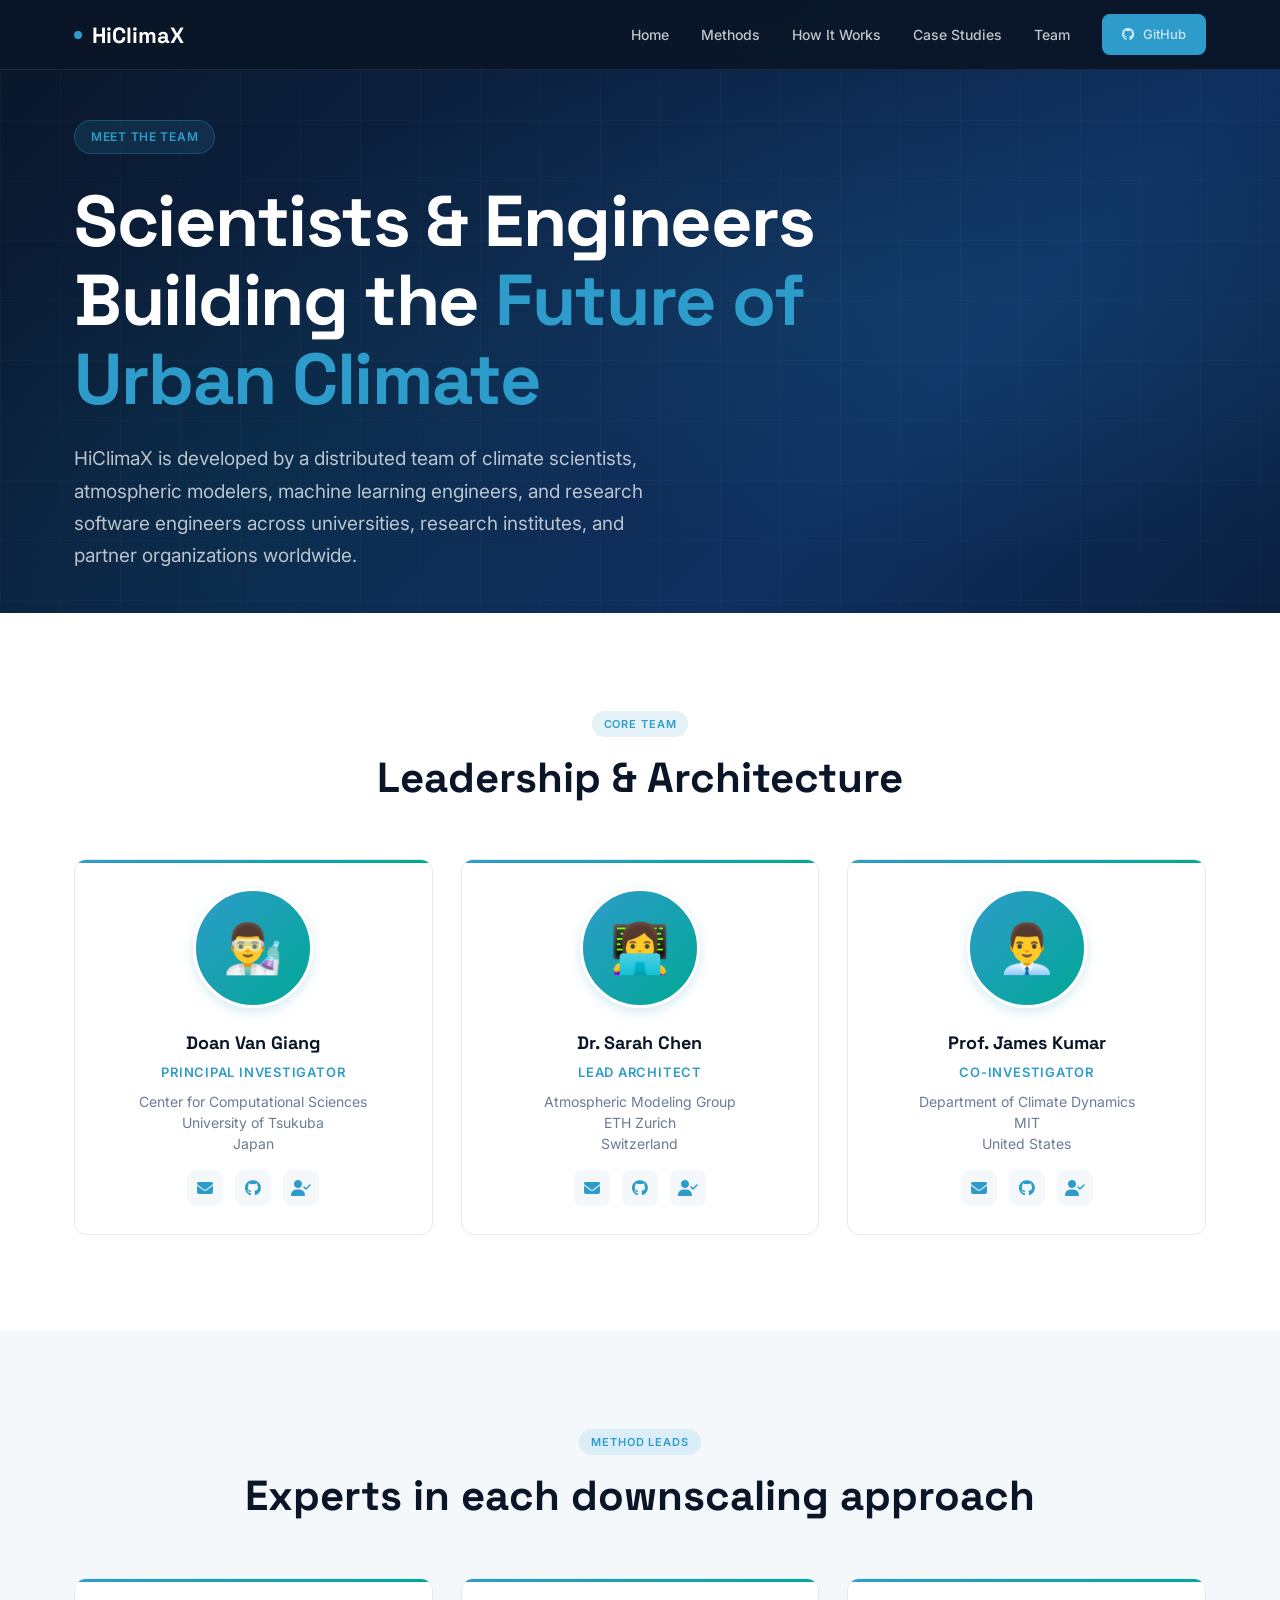
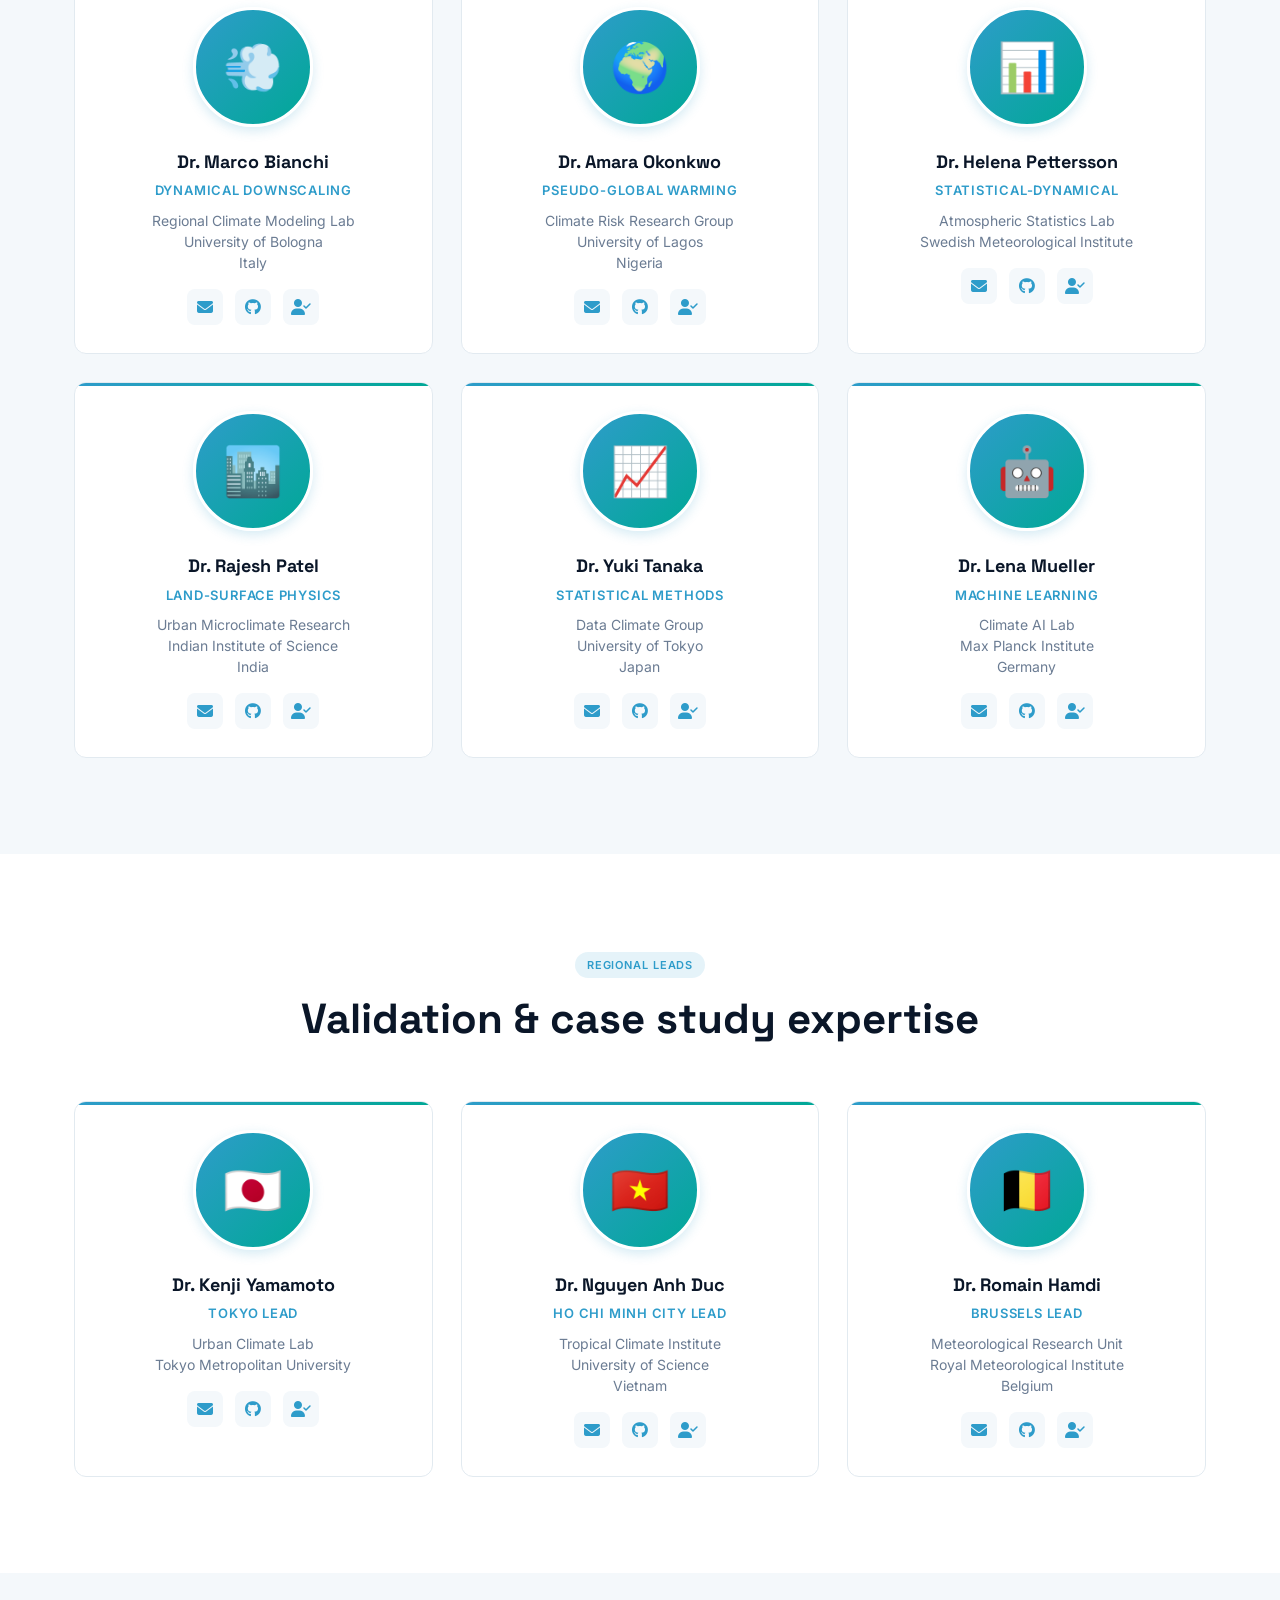
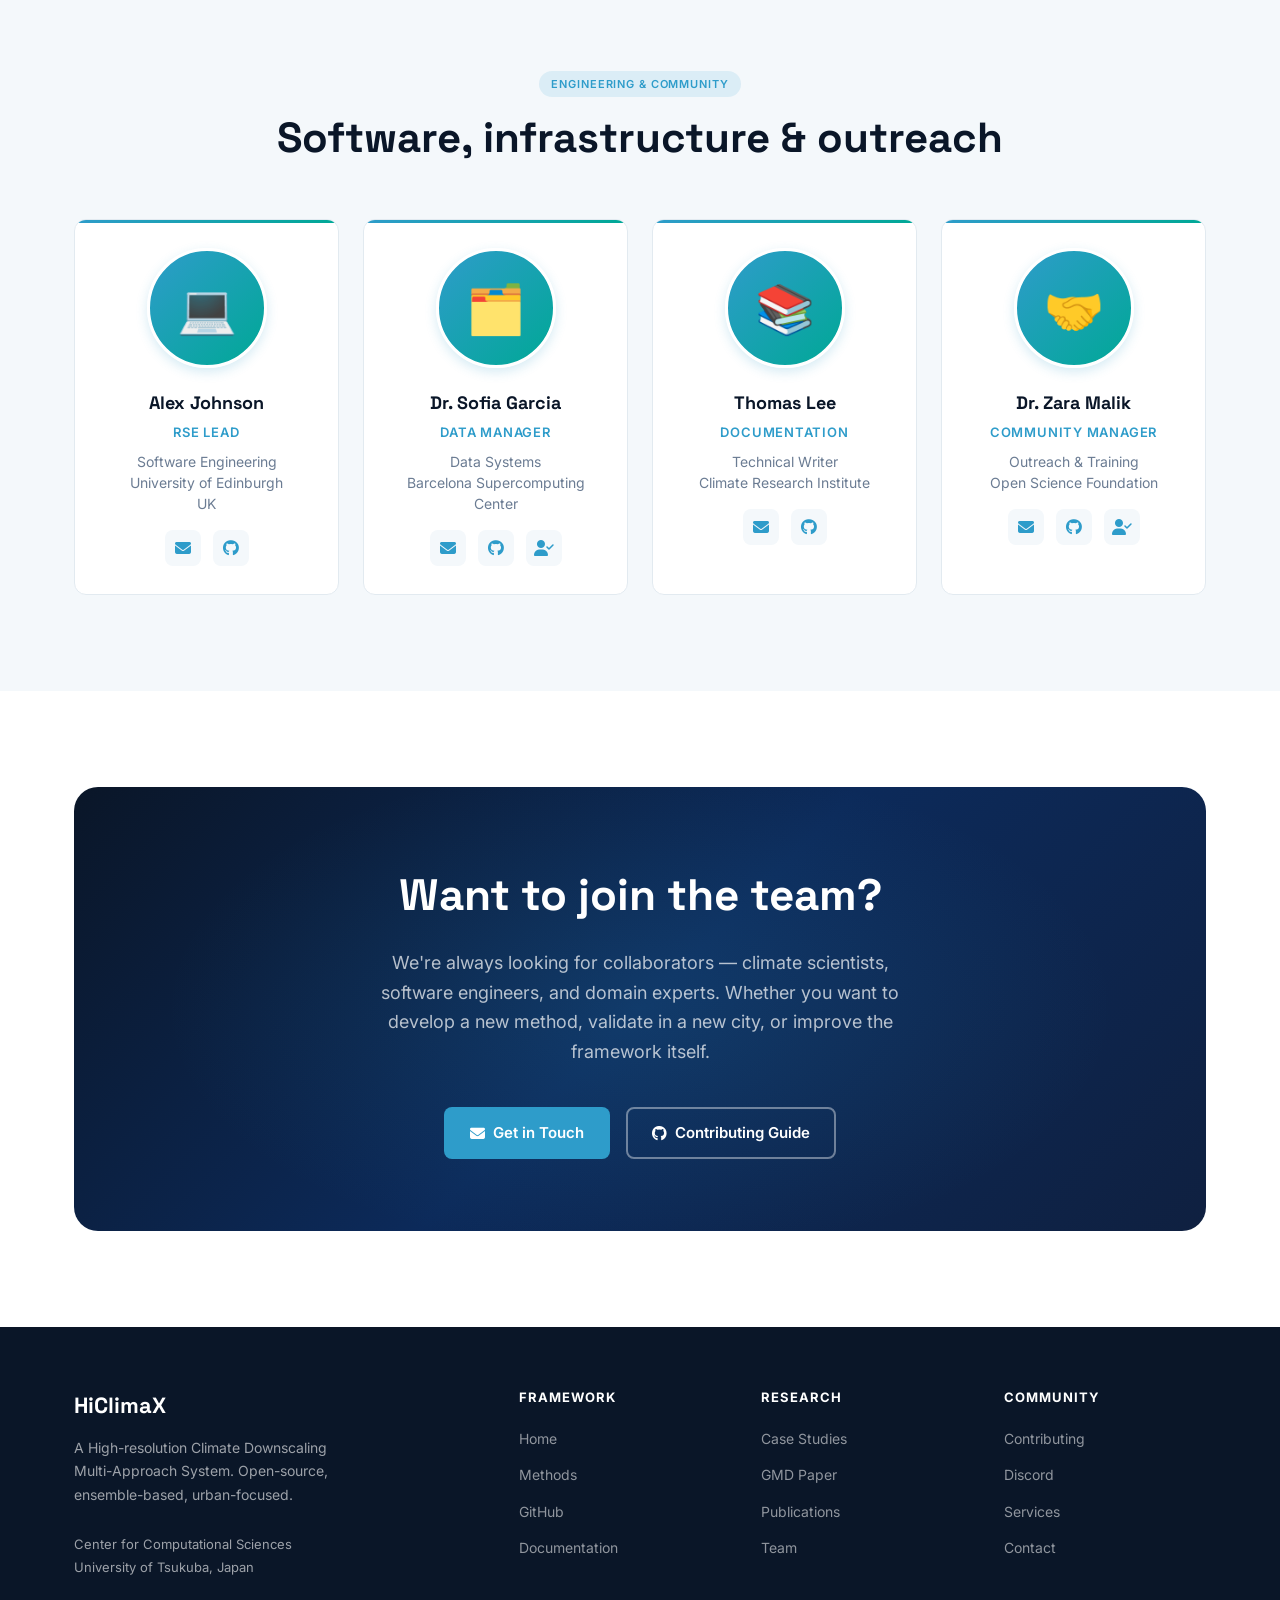
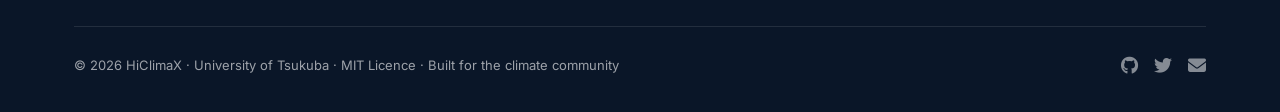
==== team.html @ 04ace2a1 "1603" ====
<!DOCTYPE html>
<html lang="en">
<head>
  <meta charset="UTF-8" />
  <meta name="viewport" content="width=device-width, initial-scale=1.0" />
  <title>Team — HiClimaX</title>
  <meta name="description" content="Meet the scientists and engineers building HiClimaX." />
  <link rel="preconnect" href="https://fonts.googleapis.com" />
  <link href="https://fonts.googleapis.com/css2?family=Inter:wght@300;400;500;600;700;800&family=Space+Grotesk:wght@400;600;700&family=JetBrains+Mono:wght@400;500&display=swap" rel="stylesheet" />
  <link rel="stylesheet" href="https://cdnjs.cloudflare.com/ajax/libs/font-awesome/6.5.0/css/all.min.css" />
  <link rel="stylesheet" href="styles.css" />
  <style>
    /* ─── TEAM CARD ────────────────────────────────────────────── */
    .team-card {
      background: var(--white); border: 1px solid var(--border); border-radius: var(--radius);
      padding: 28px; text-align: center; transition: all .3s ease; position: relative; overflow: hidden;
    }
    .team-card::before {
      content: ''; position: absolute; top: 0; left: 0; right: 0; width: 100%; height: 3px;
      background: linear-gradient(90deg, var(--sky), var(--teal));
    }
    .team-card:hover {
      transform: translateY(-6px);
      box-shadow: var(--shadow-lg);
      border-color: var(--sky);
    }
    .team-avatar {
      width: 120px; height: 120px; border-radius: 50%;
      background: linear-gradient(135deg, var(--sky), var(--teal));
      margin: 0 auto 20px;
      display: flex; align-items: center; justify-content: center;
      font-size: 48px; color: var(--white);
      overflow: hidden;
      border: 3px solid var(--white);
      box-shadow: 0 4px 12px rgba(46,156,202,.2);
    }
    .team-name {
      font-family: 'Space Grotesk', sans-serif; font-size: 18px; font-weight: 700;
      color: var(--navy); margin-bottom: 4px;
    }
    .team-role {
      font-size: 13px; font-weight: 600; color: var(--sky); text-transform: uppercase;
      letter-spacing: .06em; margin-bottom: 8px;
    }
    .team-affiliation {
      font-size: 14px; color: var(--muted); margin-bottom: 16px; line-height: 1.5;
    }
    .team-links {
      display: flex; gap: 12px; justify-content: center;
    }
    .team-links a {
      width: 36px; height: 36px; border-radius: 8px; background: var(--light);
      display: flex; align-items: center; justify-content: center;
      color: var(--sky); transition: all .2s ease;
    }
    .team-links a:hover {
      background: var(--sky); color: var(--white);
    }
  </style>
</head>
<body>

<!-- ── NAVBAR ────────────────────────────────────────────────────────── -->
<nav>
  <div class="inner">
    <div class="nav-logo">
      <span class="dot"></span>
      HiClimaX
    </div>
    <div class="nav-links">
      <a href="index.html">Home</a>
      <a href="index.html#methods">Methods</a>
      <a href="index.html#workflow">How It Works</a>
      <a href="index.html#cities">Case Studies</a>
      <a href="team.html">Team</a>
      <a href="https://github.com/HiClimaX" class="btn btn-primary"><i class="fa-brands fa-github"></i> GitHub</a>
    </div>
  </div>
</nav>

<!-- ── HERO ──────────────────────────────────────────────────────────── -->
<section class="hero" style="min-height: 50vh; padding-top: 120px;">
  <div class="hero-grid"></div>
  <div class="container" style="width:100%">
    <div class="hero-content" style="max-width: 800px;">
      <div class="hero-eyebrow fade-up">
        <span>Meet the team</span>
      </div>
      <h1 class="fade-up-2">
        Scientists & Engineers<br>Building the <span class="accent">Future of Urban Climate</span>
      </h1>
      <p class="fade-up-3">
        HiClimaX is developed by a distributed team of climate scientists, atmospheric modelers, machine learning engineers, and research software engineers across universities, research institutes, and partner organizations worldwide.
      </p>
    </div>
  </div>
</section>

<!-- ── CORE TEAM ──────────────────────────────────────────────────────── -->
<section class="section">
  <div class="container">
    <div style="text-align:center;margin-bottom:56px;">
      <span class="tag">Core Team</span>
      <h2 class="section-title" style="text-align:center;margin:0 auto;">Leadership & Architecture</h2>
    </div>
    <div class="grid-3" id="core-team-grid">
      <!-- Populated by JavaScript from team-data.csv -->
    </div>
  </div>
</section>

<!-- ── METHOD LEADS ──────────────────────────────────────────────────── -->
<section class="section section--alt">
  <div class="container">
    <div style="text-align:center;margin-bottom:56px;">
      <span class="tag">Method Leads</span>
      <h2 class="section-title" style="text-align:center;margin:0 auto;">Experts in each downscaling approach</h2>
    </div>
    <div class="grid-3" id="method-team-grid">
      <!-- Populated by JavaScript from team-data.csv -->
    </div>
  </div>
</section>

<!-- ── CASE STUDY LEADS ──────────────────────────────────────────────── -->
<section class="section">
  <div class="container">
    <div style="text-align:center;margin-bottom:56px;">
      <span class="tag">Regional Leads</span>
      <h2 class="section-title" style="text-align:center;margin:0 auto;">Validation & case study expertise</h2>
    </div>
    <div class="grid-3" id="regional-team-grid">
      <!-- Populated by JavaScript from team-data.csv -->
    </div>
  </div>
</section>

<!-- ── ENGINEERING & SUPPORT ─────────────────────────────────────────── -->
<section class="section section--alt">
  <div class="container">
    <div style="text-align:center;margin-bottom:56px;">
      <span class="tag">Engineering & Community</span>
      <h2 class="section-title" style="text-align:center;margin:0 auto;">Software, infrastructure & outreach</h2>
    </div>
    <div class="grid-4" id="engineering-team-grid">
      <!-- Populated by JavaScript from team-data.csv -->
    </div>
  </div>
</section>

<!-- ── CONTRIBUTING ──────────────────────────────────────────────────── -->
<section class="section">
  <div class="container">
    <div class="cta-banner">
      <h2>Want to join the team?</h2>
      <p>We're always looking for collaborators — climate scientists, software engineers, and domain experts. Whether you want to develop a new method, validate in a new city, or improve the framework itself.</p>
      <div class="btns">
        <a href="mailto:doan.van.gb@u.tsukuba.ac.jp" class="btn btn-primary"><i class="fa-solid fa-envelope"></i> Get in Touch</a>
        <a href="https://github.com/HiClimaX/HiClimaX/blob/main/CONTRIBUTING.md" class="btn btn-outline"><i class="fa-brands fa-github"></i> Contributing Guide</a>
      </div>
    </div>
  </div>
</section>

<!-- ── FOOTER ─────────────────────────────────────────────────────────── -->
<footer>
  <div class="container">
    <div class="footer-grid">
      <div class="footer-brand">
        <h3>HiClimaX</h3>
        <p>A High-resolution Climate Downscaling Multi-Approach System. Open-source, ensemble-based, urban-focused.</p>
        <br>
        <p style="font-size:13px;">Center for Computational Sciences<br>University of Tsukuba, Japan</p>
      </div>
      <div class="footer-col">
        <h4>Framework</h4>
        <ul>
          <li><a href="index.html">Home</a></li>
          <li><a href="index.html#methods">Methods</a></li>
          <li><a href="https://github.com/HiClimaX">GitHub</a></li>
          <li><a href="#">Documentation</a></li>
        </ul>
      </div>
      <div class="footer-col">
        <h4>Research</h4>
        <ul>
          <li><a href="index.html#cities">Case Studies</a></li>
          <li><a href="#">GMD Paper</a></li>
          <li><a href="#">Publications</a></li>
          <li><a href="team.html">Team</a></li>
        </ul>
      </div>
      <div class="footer-col">
        <h4>Community</h4>
        <ul>
          <li><a href="#">Contributing</a></li>
          <li><a href="#">Discord</a></li>
          <li><a href="index.html#ecosystem">Services</a></li>
          <li><a href="mailto:doan.van.gb@u.tsukuba.ac.jp">Contact</a></li>
        </ul>
      </div>
    </div>
    <div class="footer-bottom">
      <p>© 2026 HiClimaX · University of Tsukuba · MIT Licence · Built for the climate community</p>
      <div class="social-links">
        <a href="https://github.com/HiClimaX"><i class="fa-brands fa-github"></i></a>
        <a href="#"><i class="fa-brands fa-twitter"></i></a>
        <a href="mailto:doan.van.gb@u.tsukuba.ac.jp"><i class="fa-solid fa-envelope"></i></a>
      </div>
    </div>
  </div>
</footer>

<script>
  // Parse CSV properly (handles quoted values)
  function parseCSV(text) {
    const lines = text.split('\n').filter(line => line.trim());
    if (lines.length < 2) return [];
    
    const headers = lines[0].split(',').map(h => h.trim());
    const data = [];
    
    for (let i = 1; i < lines.length; i++) {
      const values = lines[i].split(',').map(v => v.trim());
      const row = {};
      headers.forEach((header, idx) => {
        row[header] = values[idx] || '';
      });
      data.push(row);
    }
    return data;
  }

  // Fetch and parse team data from CSV
  async function loadTeamData() {
    try {
      console.log('🔄 Loading team data...');
      
      // Try to load CSV
      let csvData = null;
      try {
        const response = await fetch('data/team/members.csv');
        if (response.ok) {
          const text = await response.text();
          csvData = parseCSV(text);
          console.log('✅ CSV loaded:', csvData.length, 'members');
        } else {
          console.warn('⚠️ CSV fetch failed:', response.status);
        }
      } catch (fetchError) {
        console.warn('⚠️ Fetch error (might be file:// protocol):', fetchError.message);
      }
      
      // If no CSV data, show fallback message
      if (!csvData || csvData.length === 0) {
        console.warn('⚠️ No CSV data found, showing demo mode');
        csvData = getDemoTeamData();
      }
      
      // Organize by category
      const teams = {
        core: csvData.filter(m => m.category === 'core'),
        method: csvData.filter(m => m.category === 'method'),
        regional: csvData.filter(m => m.category === 'regional'),
        engineering: csvData.filter(m => m.category === 'engineering')
      };
      
      console.log('📊 Teams:', {
        core: teams.core.length,
        method: teams.method.length,
        regional: teams.regional.length,
        engineering: teams.engineering.length
      });
      
      // Render all teams
      if (teams.core.length > 0) renderTeam(teams.core, '#core-team-grid');
      if (teams.method.length > 0) renderTeam(teams.method, '#method-team-grid');
      if (teams.regional.length > 0) renderTeam(teams.regional, '#regional-team-grid');
      if (teams.engineering.length > 0) renderTeam(teams.engineering, '#engineering-team-grid');
      
      // Animate on scroll
      animateOnScroll();
      console.log('✅ Team page rendered successfully!');
    } catch (error) {
      console.error('❌ Fatal error:', error);
    }
  }
  
  // Demo data for testing
  function getDemoTeamData() {
    return [
      {
        name: 'Doan Van Giang',
        role: 'Principal Investigator',
        affiliation: 'Center for Computational Sciences · University of Tsukuba · Japan',
        category: 'core',
        emoji: '👨‍🔬',
        photo: '',
        github: 'https://github.com',
        email: 'doan.van.gb@u.tsukuba.ac.jp',
        orcid: 'https://orcid.org'
      },
      {
        name: 'Dr. Sarah Chen',
        role: 'Lead Architect',
        affiliation: 'Atmospheric Modeling Group · ETH Zurich · Switzerland',
        category: 'core',
        emoji: '👩‍💻',
        photo: '',
        github: 'https://github.com',
        email: 'sarah.chen@ethz.ch',
        orcid: 'https://orcid.org'
      },
      {
        name: 'Prof. James Kumar',
        role: 'Co-Investigator',
        affiliation: 'Department of Climate Dynamics · MIT · United States',
        category: 'core',
        emoji: '👨‍💼',
        photo: '',
        github: 'https://github.com',
        email: 'jkumar@mit.edu',
        orcid: 'https://orcid.org'
      },
      {
        name: 'Dr. Marco Bianchi',
        role: 'Dynamical Downscaling',
        affiliation: 'Regional Climate Modeling Lab · University of Bologna · Italy',
        category: 'method',
        emoji: '💨',
        photo: '',
        github: 'https://github.com',
        email: 'm.bianchi@unibo.it',
        orcid: 'https://orcid.org'
      },
      {
        name: 'Dr. Amara Okonkwo',
        role: 'Pseudo-Global Warming',
        affiliation: 'Climate Risk Research Group · University of Lagos · Nigeria',
        category: 'method',
        emoji: '🌍',
        photo: '',
        github: 'https://github.com',
        email: 'aokonkwo@unilag.edu.ng',
        orcid: 'https://orcid.org'
      },
      {
        name: 'Dr. Helena Pettersson',
        role: 'Statistical-Dynamical',
        affiliation: 'Atmospheric Statistics Lab · Swedish Meteorological Institute',
        category: 'method',
        emoji: '📊',
        photo: '',
        github: 'https://github.com',
        email: 'helena.pettersson@smhi.se',
        orcid: 'https://orcid.org'
      }
    ];
  }
  
  function renderTeam(members, selector) {
    const grid = document.querySelector(selector);
    if (!grid) {
      console.warn(`Grid not found: ${selector}`);
      return;
    }
    
    console.log(`Rendering ${members.length} members to ${selector}`);
    
    members.forEach((member, index) => {
      // Determine fade-up animation class
      const fadeUpClass = `fade-up${index > 0 ? `-${Math.min(index + 1, 4)}` : ''}`;
      
      // Format affiliation (replace · with line breaks)
      const affiliation = (member.affiliation || '').split(' · ').join('<br>');
      
      // Build avatar: emoji or placeholder
      let avatarHTML = member.emoji || '👤';
      
      // If photo exists, try to load it (with fallback to emoji)
      if (member.photo && member.photo.trim() !== '') {
        avatarHTML = `<img src="${member.photo}" alt="${member.name}" style="width:100%; height:100%; object-fit:cover;" onerror="this.parentElement.innerHTML='${member.emoji || '👤'}'" />`;
      }
      
      // Build social links (show what exists)
      let socialLinksHTML = '';
      
      if (member.email && member.email.trim() !== '') {
        socialLinksHTML += `<a href="mailto:${member.email}" title="Email" style="cursor:pointer;"><i class="fa-solid fa-envelope"></i></a>`;
      }
      
      if (member.github && member.github.trim() !== '') {
        socialLinksHTML += `<a href="${member.github}" title="GitHub" target="_blank" style="cursor:pointer;"><i class="fa-brands fa-github"></i></a>`;
      }
      
      if (member.orcid && member.orcid.trim() !== '') {
        socialLinksHTML += `<a href="${member.orcid}" title="ORCID" target="_blank" style="cursor:pointer;"><i class="fa-solid fa-user-check"></i></a>`;
      }
      
      // Create card
      const card = document.createElement('div');
      card.className = `team-card ${fadeUpClass}`;
      card.style.opacity = '0';
      card.style.transform = 'translateY(20px)';
      card.style.transition = 'opacity 0.5s ease, transform 0.5s ease, box-shadow 0.3s ease, border-color 0.25s ease';
      
      card.innerHTML = `
        <div class="team-avatar">${avatarHTML}</div>
        <div class="team-name">${member.name || 'Unknown'}</div>
        <div class="team-role">${member.role || ''}</div>
        <div class="team-affiliation">${affiliation || ''}</div>
        <div class="team-links">${socialLinksHTML}</div>
      `;
      
      grid.appendChild(card);
      console.log(`✅ Added: ${member.name} (${member.role})`);
    });
  }
  
  function animateOnScroll() {
    const observer = new IntersectionObserver(entries => {
      entries.forEach(e => {
        if (e.isIntersecting) {
          e.target.style.opacity = '1';
          e.target.style.transform = 'translateY(0)';
        }
      });
    }, { threshold: 0.1 });

    document.querySelectorAll('.team-card').forEach(el => {
      observer.observe(el);
    });
  }

  // Smooth nav scroll
  const nav = document.querySelector('nav');
  if (nav) {
    window.addEventListener('scroll', () => {
      nav.style.background = window.scrollY > 60
        ? 'rgba(10,22,40,0.97)' : 'rgba(10,22,40,0.92)';
    });
  }

  // Load team data when DOM is ready
  if (document.readyState === 'loading') {
    document.addEventListener('DOMContentLoaded', loadTeamData);
  } else {
    loadTeamData();
  }
</script>
</body>
</html>
---- styles.css ----
/* ─── RESET & BASE ──────────────────────────────────────────── */
*, *::before, *::after { box-sizing: border-box; margin: 0; padding: 0; }
:root {
  --navy:    #0A1628;
  --navy2:   #0F2040;
  --blue:    #1A5E9A;
  --sky:     #2E9CCA;
  --teal:    #00A896;
  --gold:    #E8A020;
  --orange:  #E06030;
  --purple:  #7B5EA7;
  --light:   #F4F8FB;
  --border:  #E2EAF0;
  --text:    #1A2535;
  --muted:   #6B7C93;
  --white:   #FFFFFF;
  --radius:  12px;
  --shadow:  0 4px 24px rgba(10,22,40,0.10);
  --shadow-lg: 0 12px 48px rgba(10,22,40,0.16);
}
html { scroll-behavior: smooth; }
body { font-family: 'Inter', sans-serif; color: var(--text); background: var(--white); line-height: 1.65; }
a { color: inherit; text-decoration: none; }
img { max-width: 100%; display: block; }

/* ─── UTILITY ───────────────────────────────────────────────── */
.container { max-width: 1180px; margin: 0 auto; padding: 0 24px; }
.section    { padding: 96px 0; }
.section--alt { background: var(--light); }
.tag {
  display: inline-block; font-size: 11px; font-weight: 600; letter-spacing: .08em;
  text-transform: uppercase; padding: 4px 12px; border-radius: 20px;
  background: rgba(46,156,202,.12); color: var(--sky); margin-bottom: 16px;
}
.section-title {
  font-family: 'Space Grotesk', sans-serif; font-size: clamp(28px, 4vw, 42px);
  font-weight: 700; line-height: 1.2; color: var(--navy); margin-bottom: 16px;
}
.section-sub { font-size: 17px; color: var(--muted); max-width: 640px; line-height: 1.7; }
.grid-2 { display: grid; grid-template-columns: 1fr 1fr; gap: 32px; }
.grid-3 { display: grid; grid-template-columns: repeat(3, 1fr); gap: 28px; }
.grid-4 { display: grid; grid-template-columns: repeat(4, 1fr); gap: 24px; }
@media (max-width: 900px) { .grid-3, .grid-4 { grid-template-columns: repeat(2,1fr); } }
@media (max-width: 600px) { .grid-2, .grid-3, .grid-4 { grid-template-columns: 1fr; } .section { padding: 60px 0; } }

/* ─── BUTTONS ───────────────────────────────────────────────── */
.btn {
  display: inline-flex; align-items: center; gap: 8px;
  padding: 12px 24px; border-radius: 8px; font-weight: 600; font-size: 15px;
  cursor: pointer; transition: all .2s ease; border: 2px solid transparent;
}
.btn-primary { background: var(--sky); color: var(--white); }
.btn-primary:hover { background: var(--blue); transform: translateY(-1px); box-shadow: 0 6px 20px rgba(46,156,202,.35); }
.btn-outline { background: transparent; color: var(--white); border-color: rgba(255,255,255,.4); }
.btn-outline:hover { background: rgba(255,255,255,.1); border-color: var(--white); }
.btn-ghost { background: transparent; color: var(--sky); border-color: var(--sky); }
.btn-ghost:hover { background: var(--sky); color: var(--white); }
.btn-dark { background: var(--navy); color: var(--white); }
.btn-dark:hover { background: var(--navy2); transform: translateY(-1px); }

/* ─── NAVBAR ────────────────────────────────────────────────── */
nav {
  position: fixed; top: 0; left: 0; right: 0; z-index: 1000;
  padding: 14px 0;
  background: rgba(10,22,40,.92); backdrop-filter: blur(12px);
  border-bottom: 1px solid rgba(255,255,255,.08);
  transition: all .3s ease;
}
nav .inner { display: flex; align-items: center; justify-content: space-between; max-width: 1180px; margin: 0 auto; padding: 0 24px; }
.nav-logo { font-family: 'Space Grotesk', sans-serif; font-size: 22px; font-weight: 700; color: var(--white); display: flex; align-items: center; gap: 10px; }
.nav-logo .dot { width: 8px; height: 8px; border-radius: 50%; background: var(--sky); display: inline-block; }
.nav-links { display: flex; gap: 32px; align-items: center; }
.nav-links a { color: rgba(255,255,255,.75); font-size: 14px; font-weight: 500; transition: color .2s; }
.nav-links a:hover { color: var(--white); }
.nav-links .btn { padding: 8px 18px; font-size: 13px; }
@media (max-width: 768px) { .nav-links { display: none; } }

/* ─── HERO ──────────────────────────────────────────────────── */
.hero {
  min-height: 100vh; display: flex; align-items: center;
  background: linear-gradient(135deg, var(--navy) 0%, #0C2447 40%, #0F3060 70%, #0A2040 100%);
  position: relative; overflow: hidden; padding-top: 80px;
}
.hero::before {
  content: ''; position: absolute; inset: 0;
  background: radial-gradient(ellipse 80% 60% at 70% 50%, rgba(46,156,202,.12) 0%, transparent 70%),
              radial-gradient(ellipse 50% 80% at 20% 80%, rgba(0,168,150,.08) 0%, transparent 60%);
}
.hero-grid { position: absolute; inset: 0; opacity: .04;
  background-image: linear-gradient(rgba(255,255,255,.5) 1px, transparent 1px),
                    linear-gradient(90deg, rgba(255,255,255,.5) 1px, transparent 1px);
  background-size: 60px 60px;
}
.hero-content { position: relative; z-index: 1; max-width: 760px; }
.hero-eyebrow {
  display: inline-flex; align-items: center; gap: 8px;
  background: rgba(46,156,202,.15); border: 1px solid rgba(46,156,202,.3);
  border-radius: 20px; padding: 6px 16px; margin-bottom: 28px;
}
.hero-eyebrow span { font-size: 12px; font-weight: 600; letter-spacing: .06em; color: var(--sky); text-transform: uppercase; }
.hero-eyebrow .pulse { width: 7px; height: 7px; border-radius: 50%; background: var(--teal); animation: pulse 2s infinite; }
@keyframes pulse { 0%,100%{opacity:1;transform:scale(1)} 50%{opacity:.5;transform:scale(1.3)} }
.hero h1 {
  font-family: 'Space Grotesk', sans-serif;
  font-size: clamp(38px, 6vw, 72px); font-weight: 800; line-height: 1.1;
  color: var(--white); margin-bottom: 24px; letter-spacing: -.02em;
}
.hero h1 .accent { color: var(--sky); }
.hero p { font-size: clamp(16px,2vw,19px); color: rgba(255,255,255,.72); line-height: 1.7; max-width: 600px; margin-bottom: 40px; }
.hero-ctas { display: flex; gap: 16px; flex-wrap: wrap; margin-bottom: 60px; }
.hero-stats { display: flex; gap: 48px; flex-wrap: wrap; }
.stat-item { display: flex; flex-direction: column; }
.stat-num { font-family: 'Space Grotesk', sans-serif; font-size: 32px; font-weight: 700; color: var(--white); }
.stat-label { font-size: 13px; color: rgba(255,255,255,.5); margin-top: 2px; }
/* Floating cards on hero */
.hero-visual { position: absolute; right: -20px; top: 50%; transform: translateY(-50%); width: 440px; z-index: 1; }
@media (max-width: 1100px) { .hero-visual { display: none; } }
.floating-card {
  background: rgba(255,255,255,.06); border: 1px solid rgba(255,255,255,.12);
  backdrop-filter: blur(12px); border-radius: 16px; padding: 20px; margin-bottom: 16px;
}
.fc-label { font-size: 11px; font-weight: 600; color: rgba(255,255,255,.4); text-transform: uppercase; letter-spacing: .08em; margin-bottom: 10px; }
.fc-row { display: flex; justify-content: space-between; align-items: center; margin-bottom: 8px; }
.fc-method { font-size: 13px; font-weight: 600; color: rgba(255,255,255,.85); }
.fc-bar-wrap { flex: 1; height: 6px; background: rgba(255,255,255,.1); border-radius: 3px; margin: 0 14px; }
.fc-bar { height: 6px; border-radius: 3px; }
.fc-val { font-family: 'JetBrains Mono', monospace; font-size: 12px; color: var(--sky); }
.ensemble-badge {
  display: inline-flex; align-items: center; gap: 6px;
  background: rgba(0,168,150,.2); border: 1px solid rgba(0,168,150,.4);
  padding: 6px 12px; border-radius: 6px; margin-top: 8px;
}
.ensemble-badge span { font-size: 12px; font-weight: 600; color: var(--teal); }

/* ─── METHOD CARDS ──────────────────────────────────────────── */
.method-card {
  background: var(--white); border: 1px solid var(--border); border-radius: var(--radius);
  padding: 28px; transition: all .3s ease; position: relative; overflow: hidden;
}
.method-card::before {
  content: ''; position: absolute; top: 0; left: 0; right: 0; height: 3px;
  border-radius: var(--radius) var(--radius) 0 0;
}
.method-card:hover { transform: translateY(-4px); box-shadow: var(--shadow-lg); }
.method-card .icon {
  width: 44px; height: 44px; border-radius: 10px; display: flex; align-items: center; justify-content: center;
  font-size: 20px; margin-bottom: 16px;
}
.method-card h3 { font-family: 'Space Grotesk', sans-serif; font-size: 17px; font-weight: 700; color: var(--navy); margin-bottom: 8px; }
.method-card p { font-size: 14px; color: var(--muted); line-height: 1.6; margin-bottom: 16px; }
.method-tag { font-size: 11px; font-weight: 600; padding: 3px 10px; border-radius: 20px; }

/* ─── WORKFLOW ──────────────────────────────────────────────── */
.workflow { display: flex; align-items: flex-start; gap: 0; }
.wf-step { flex: 1; text-align: center; position: relative; }
.wf-step:not(:last-child)::after {
  content: ''; position: absolute; top: 36px; left: calc(50% + 36px);
  width: calc(100% - 72px); height: 2px;
  background: linear-gradient(90deg, var(--sky), var(--teal));
}
.wf-num {
  width: 72px; height: 72px; border-radius: 50%; margin: 0 auto 20px;
  display: flex; align-items: center; justify-content: center;
  font-family: 'Space Grotesk', sans-serif; font-size: 26px; font-weight: 700;
  background: linear-gradient(135deg, var(--sky), var(--teal));
  color: var(--white); box-shadow: 0 6px 20px rgba(46,156,202,.3);
}
.wf-step h3 { font-size: 17px; font-weight: 700; color: var(--navy); margin-bottom: 10px; }
.wf-step p { font-size: 14px; color: var(--muted); max-width: 200px; margin: 0 auto; }
@media (max-width: 768px) {
  .workflow { flex-direction: column; gap: 32px; align-items: center; }
  .wf-step:not(:last-child)::after { display: none; }
}

/* ─── CASE STUDIES ──────────────────────────────────────────── */
.city-card {
  border-radius: var(--radius); overflow: hidden; box-shadow: var(--shadow);
  transition: transform .3s ease; cursor: default;
}
.city-card:hover { transform: translateY(-4px); box-shadow: var(--shadow-lg); }
.city-header { padding: 24px; color: var(--white); }
.city-flag { font-size: 28px; margin-bottom: 8px; }
.city-name { font-family: 'Space Grotesk', sans-serif; font-size: 22px; font-weight: 700; margin-bottom: 4px; }
.city-sub  { font-size: 13px; opacity: .75; }
.city-body { background: var(--white); padding: 20px; }
.city-stat { display: flex; justify-content: space-between; align-items: center; padding: 10px 0; border-bottom: 1px solid var(--border); }
.city-stat:last-child { border-bottom: none; }
.city-stat-label { font-size: 13px; color: var(--muted); }
.city-stat-val { font-size: 13px; font-weight: 600; font-family: 'JetBrains Mono', monospace; color: var(--navy); }

/* ─── AUDIENCE CARDS ────────────────────────────────────────── */
.audience-card {
  background: var(--white); border: 1px solid var(--border); border-radius: var(--radius);
  padding: 32px; transition: all .25s ease;
}
.audience-card:hover { border-color: var(--sky); box-shadow: 0 0 0 3px rgba(46,156,202,.1); }
.audience-icon { font-size: 32px; margin-bottom: 16px; }
.audience-card h3 { font-family: 'Space Grotesk', sans-serif; font-size: 19px; font-weight: 700; color: var(--navy); margin-bottom: 12px; }
.audience-card p { font-size: 14px; color: var(--muted); line-height: 1.65; margin-bottom: 16px; }
.audience-card ul { list-style: none; }
.audience-card li { font-size: 13px; color: var(--text); padding: 4px 0; display: flex; align-items: center; gap: 8px; }
.audience-card li::before { content: '→'; color: var(--sky); font-weight: 700; }

/* ─── ECOSYSTEM TIERS ───────────────────────────────────────── */
.tier-card {
  border-radius: var(--radius); padding: 28px; border: 2px solid transparent;
  background: var(--white); transition: all .25s ease;
}
.tier-card.featured { border-color: var(--sky); box-shadow: 0 0 0 1px var(--sky), var(--shadow-lg); }
.tier-name { font-family: 'Space Grotesk', sans-serif; font-size: 20px; font-weight: 700; margin-bottom: 6px; }
.tier-desc { font-size: 13px; color: var(--muted); margin-bottom: 20px; }
.tier-price { font-family: 'Space Grotesk', sans-serif; font-size: 28px; font-weight: 700; color: var(--navy); margin-bottom: 20px; }
.tier-price span { font-size: 14px; font-weight: 400; color: var(--muted); }
.tier-feature { display: flex; align-items: flex-start; gap: 10px; padding: 7px 0; font-size: 14px; color: var(--text); }
.tier-feature .check { color: var(--teal); font-size: 13px; margin-top: 2px; flex-shrink: 0; }
.tier-badge { display: inline-block; font-size: 10px; font-weight: 700; padding: 3px 8px; border-radius: 4px; background: var(--sky); color: var(--white); margin-bottom: 12px; text-transform: uppercase; letter-spacing: .06em; }

/* ─── ROADMAP ────────────────────────────────────────────────── */
.roadmap-line { position: relative; padding-left: 32px; }
.roadmap-line::before { content:''; position:absolute; left:0; top:0; bottom:0; width:2px; background:linear-gradient(180deg,var(--sky),var(--teal),var(--purple)); border-radius:2px; }
.roadmap-item { position:relative; margin-bottom:36px; }
.roadmap-item::before { content:''; position:absolute; left:-38px; top:4px; width:14px; height:14px; border-radius:50%; border:3px solid var(--sky); background:var(--white); }
.roadmap-item.done::before { background:var(--teal); border-color:var(--teal); }
.roadmap-phase { font-size:11px; font-weight:700; letter-spacing:.08em; text-transform:uppercase; color:var(--sky); margin-bottom:6px; }
.roadmap-title { font-family:'Space Grotesk',sans-serif; font-size:18px; font-weight:700; color:var(--navy); margin-bottom:8px; }
.roadmap-items { display:flex; flex-wrap:wrap; gap:8px; }
.roadmap-chip { font-size:12px; padding:4px 12px; border-radius:20px; background:var(--light); border:1px solid var(--border); color:var(--text); }

/* ─── CTA BANNER ────────────────────────────────────────────── */
.cta-banner {
  background: linear-gradient(135deg, var(--navy) 0%, #0C2A5A 50%, var(--navy2) 100%);
  border-radius: 24px; padding: 72px 60px; text-align: center; position: relative; overflow: hidden;
}
.cta-banner::before {
  content:''; position:absolute; inset:0;
  background: radial-gradient(ellipse 60% 80% at 50% 50%, rgba(46,156,202,.15) 0%, transparent 70%);
}
.cta-banner > * { position: relative; z-index: 1; }
.cta-banner h2 { font-family:'Space Grotesk',sans-serif; font-size:clamp(28px,4vw,44px); font-weight:800; color:var(--white); margin-bottom:16px; }
.cta-banner p { font-size:18px; color:rgba(255,255,255,.7); max-width:560px; margin:0 auto 40px; }
.cta-banner .btns { display:flex; gap:16px; justify-content:center; flex-wrap:wrap; }

/* ─── PARTNERS ──────────────────────────────────────────────── */
.partner-logo {
  height: 48px; display: flex; align-items: center; justify-content: center;
  font-family: 'Space Grotesk', sans-serif; font-weight: 700; font-size: 15px;
  color: var(--muted); border: 1px solid var(--border); border-radius: 10px; padding: 10px 20px;
  transition: all .2s ease; white-space: nowrap;
}
.partner-logo:hover { color: var(--navy); border-color: var(--sky); }

/* ─── ANNOUNCEMENT BAR ──────────────────────────────────────── */
.announce-bar {
  background: linear-gradient(90deg, var(--sky), var(--teal));
  padding: 10px 24px; text-align: center;
}
.announce-bar p { font-size: 13px; font-weight: 500; color: var(--white); }
.announce-bar a { text-decoration: underline; font-weight: 700; }

/* ─── FOOTER ────────────────────────────────────────────────── */
footer { background: var(--navy); color: rgba(255,255,255,.6); padding: 60px 0 32px; }
.footer-grid { display: grid; grid-template-columns: 2fr 1fr 1fr 1fr; gap: 40px; margin-bottom: 48px; }
@media (max-width: 768px) { .footer-grid { grid-template-columns: 1fr 1fr; } }
.footer-brand h3 { font-family: 'Space Grotesk', sans-serif; font-size: 22px; font-weight: 700; color: var(--white); margin-bottom: 12px; }
.footer-brand p { font-size: 14px; line-height: 1.7; max-width: 280px; }
.footer-col h4 { font-size: 13px; font-weight: 700; color: var(--white); text-transform: uppercase; letter-spacing: .08em; margin-bottom: 16px; }
.footer-col ul { list-style: none; }
.footer-col li { margin-bottom: 10px; }
.footer-col a { font-size: 14px; color: rgba(255,255,255,.55); transition: color .2s; }
.footer-col a:hover { color: var(--white); }
.footer-bottom { border-top: 1px solid rgba(255,255,255,.1); padding-top: 24px; display: flex; justify-content: space-between; align-items: center; flex-wrap: gap; }
.footer-bottom p { font-size: 13px; }
.social-links { display: flex; gap: 16px; }
.social-links a { color: rgba(255,255,255,.5); font-size: 18px; transition: color .2s; }
.social-links a:hover { color: var(--white); }

/* ─── ANIMATIONS ────────────────────────────────────────────── */
@keyframes fadeUp { from { opacity:0; transform:translateY(24px); } to { opacity:1; transform:translateY(0); } }
.fade-up { animation: fadeUp .6s ease both; }
.fade-up-2 { animation: fadeUp .6s .15s ease both; }
.fade-up-3 { animation: fadeUp .6s .3s ease both; }
.fade-up-4 { animation: fadeUp .6s .45s ease both; }

/* ─── CODE BLOCK ────────────────────────────────────────────── */
.code-block {
  background: #0D1B2A; border-radius: 12px; padding: 24px 28px;
  font-family: 'JetBrains Mono', monospace; font-size: 13px; line-height: 1.7;
  border: 1px solid rgba(255,255,255,.08);
}
.code-block .cm { color: #6A8DB8; }
.code-block .kw { color: #7EB8F7; }
.code-block .fn { color: #79D4B8; }
.code-block .st { color: #E4B57A; }
.code-block .nu { color: #C79AEB; }
.code-block .normal { color: #CDD3DE; }
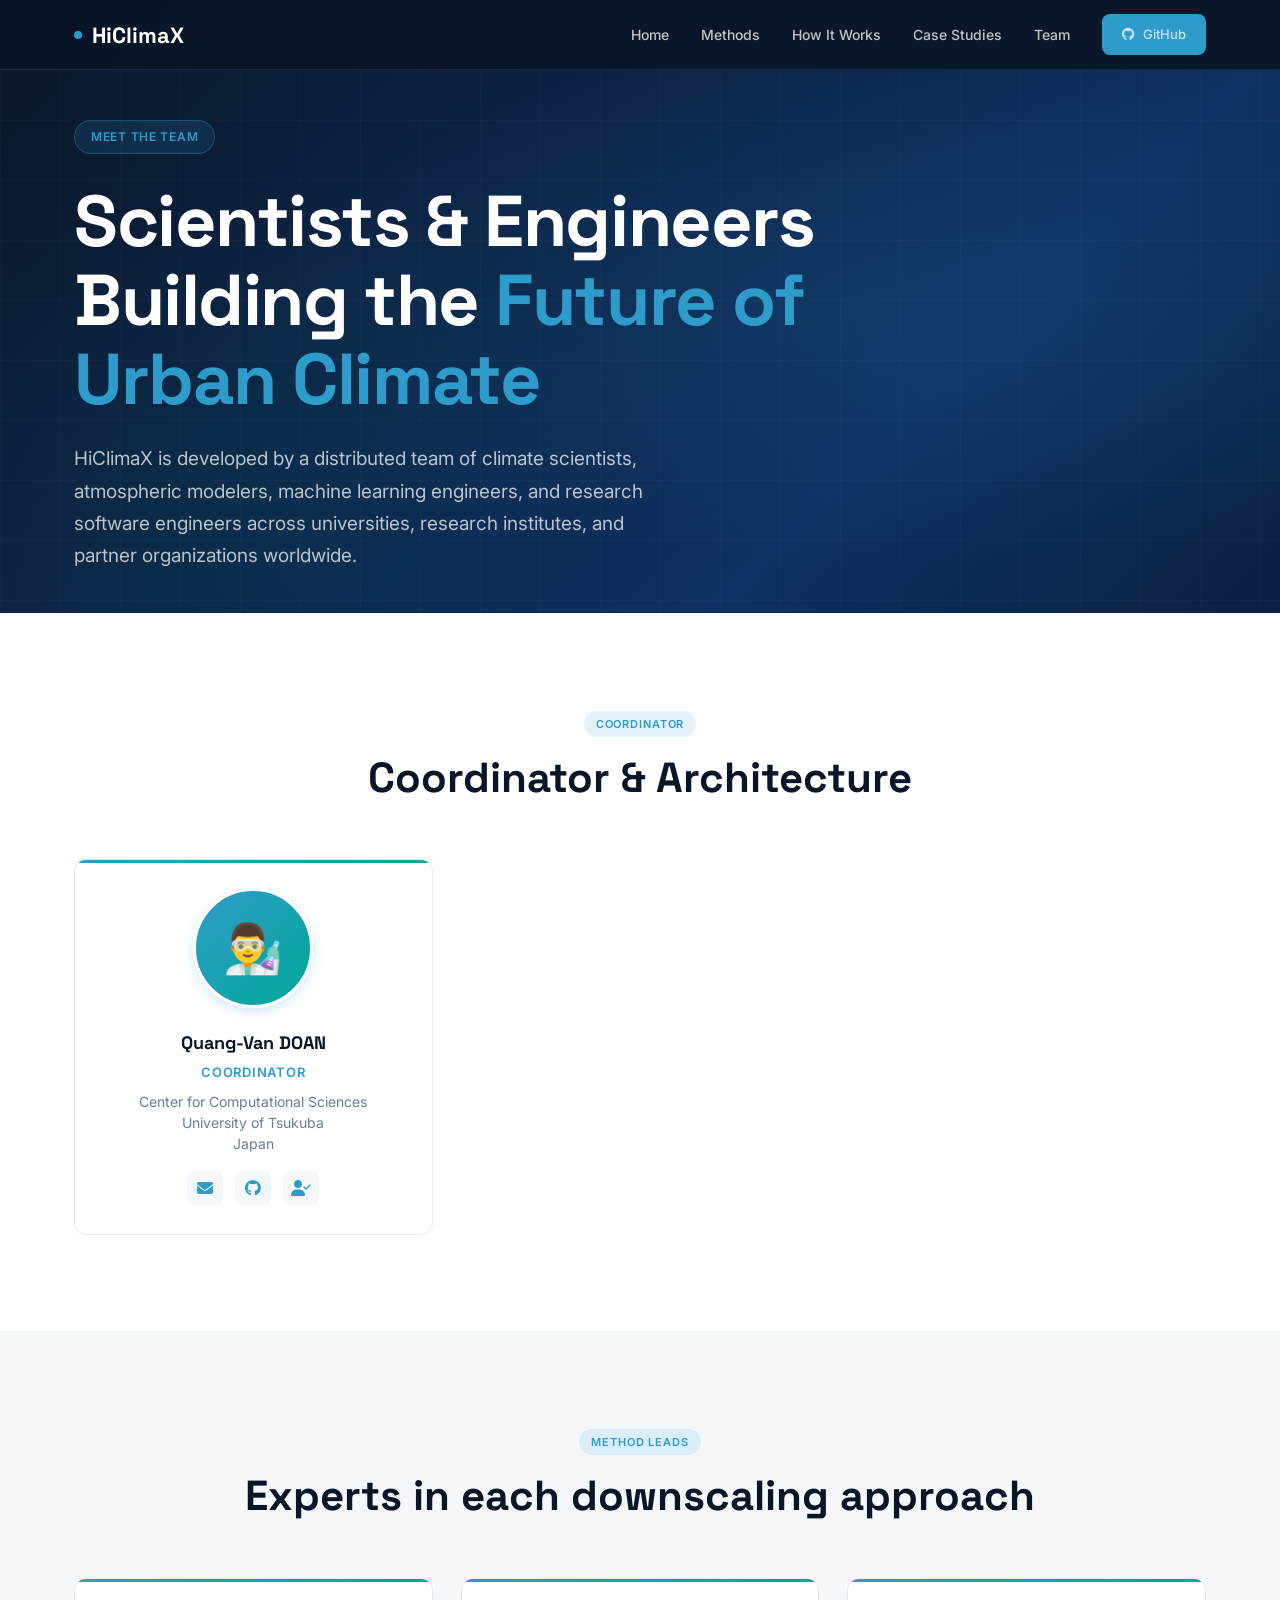
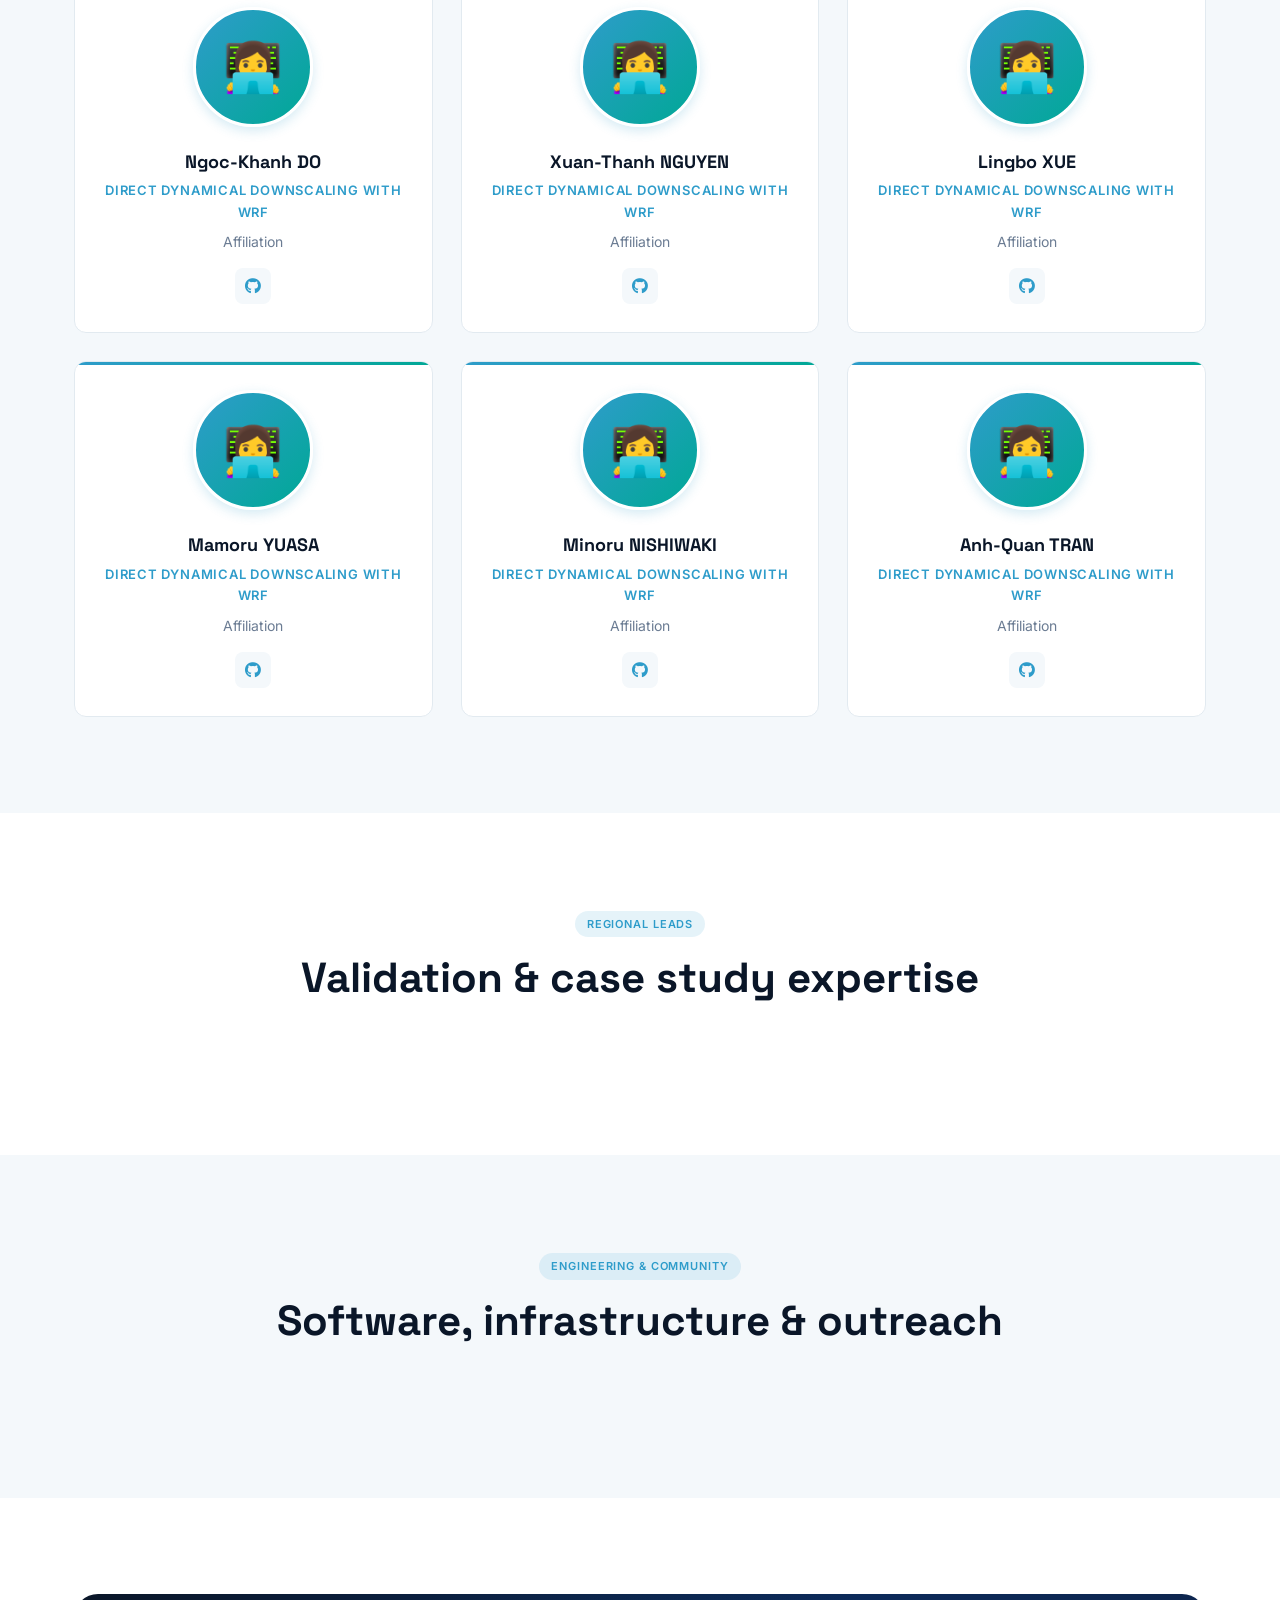
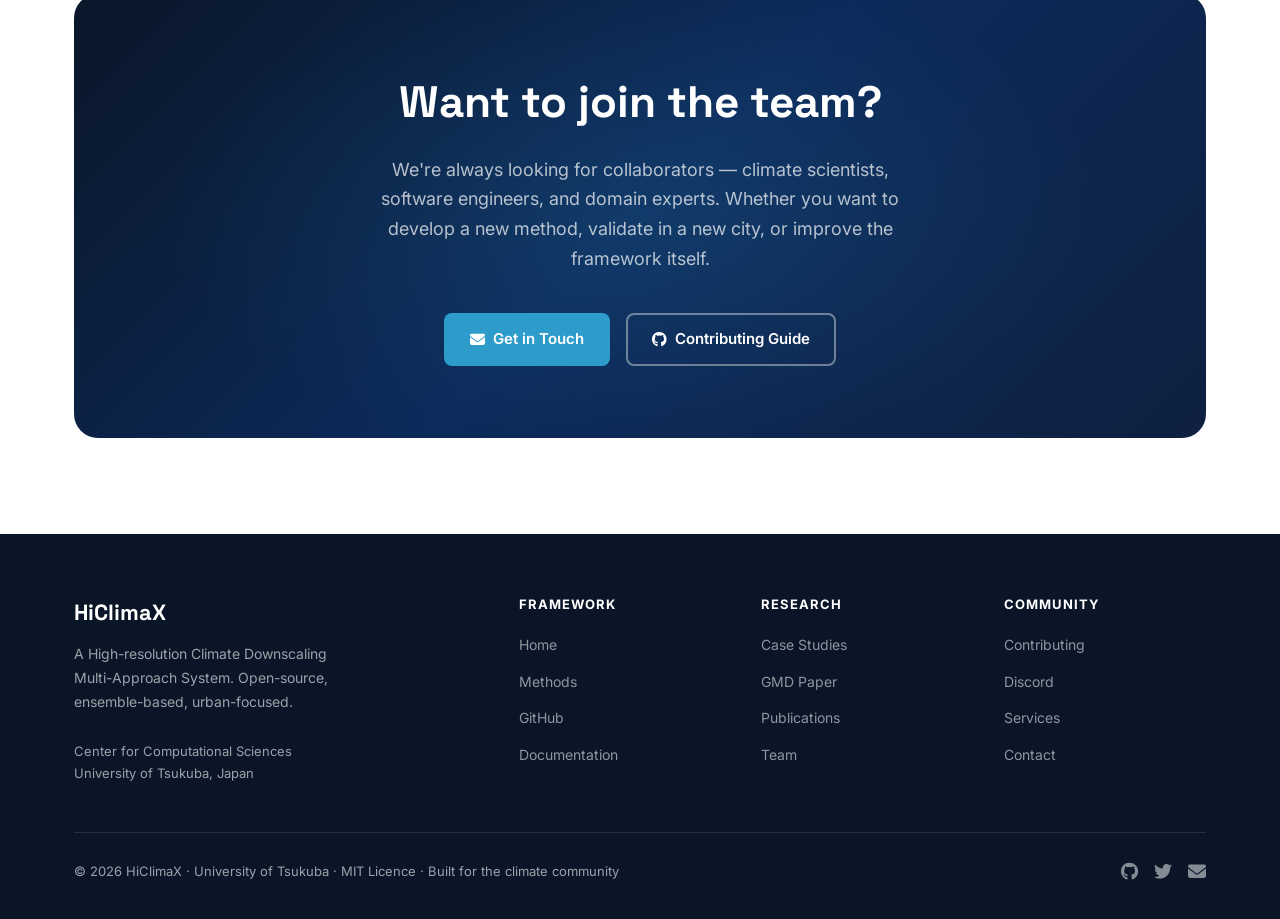
==== commit 37961534: "2303" ====
--- a/team.html
+++ b/team.html
@@ -100,8 +100,8 @@
 <section class="section">
   <div class="container">
     <div style="text-align:center;margin-bottom:56px;">
-      <span class="tag">Core Team</span>
-      <h2 class="section-title" style="text-align:center;margin:0 auto;">Leadership & Architecture</h2>
+      <span class="tag">Coordinator</span>
+      <h2 class="section-title" style="text-align:center;margin:0 auto;">Coordinator & Architecture</h2>
     </div>
     <div class="grid-3" id="core-team-grid">
       <!-- Populated by JavaScript from team-data.csv -->
@@ -212,57 +212,121 @@
 </footer>
 
 <script>
-  // Parse CSV properly (handles quoted values)
-  function parseCSV(text) {
-    const lines = text.split('\n').filter(line => line.trim());
-    if (lines.length < 2) return [];
-    
-    const headers = lines[0].split(',').map(h => h.trim());
-    const data = [];
-    
-    for (let i = 1; i < lines.length; i++) {
-      const values = lines[i].split(',').map(v => v.trim());
-      const row = {};
-      headers.forEach((header, idx) => {
-        row[header] = values[idx] || '';
+  // Parse markdown team data from data/team/members.md
+  // Format: each member block starts with `---` and contains key: value pairs.
+  // Example:
+  // ---
+  // name: Dr. Jane Doe
+  // role: Senior Researcher
+  // affiliation: Climate Research Lab · UC Berkeley · USA
+  // category: core
+  // emoji: 👩‍🔬
+  // photo: data/team/photos/jane-doe.jpg
+  // github: https://github.com/janedoe
+  // email: jane.doe@berkeley.edu
+  // orcid: https://orcid.org/0000-0001-2345-6789
+  // ---
+  function parseMembersMarkdown(text) {
+    const blocks = [];
+    let member = null;
+
+    const flushMember = () => {
+      if (member && Object.keys(member).length > 0) {
+        blocks.push(member);
+      }
+      member = null;
+    };
+
+    text.split('\n').forEach(rawLine => {
+      const line = rawLine.replace(/\r$/, '').trim();
+      if (!line) return;
+
+      if (line === '---') {
+        flushMember();
+        return;
+      }
+
+      const kv = line.match(/^([a-zA-Z0-9_-]+)\s*:\s*(.*)$/);
+      if (!kv) return;
+
+      const key = kv[1].trim();
+      let value = kv[2].trim();
+
+      if ((value.startsWith('"') && value.endsWith('"')) ||
+          (value.startsWith("'") && value.endsWith("'"))) {
+        value = value.slice(1, -1);
+      }
+
+      if (!member) member = {};
+      member[key] = value;
+    });
+
+    flushMember();
+
+    // If no explicit separator is present, support a single-section markdown file
+    if (blocks.length === 0) {
+      member = {};
+      text.split('\n').forEach(rawLine => {
+        const line = rawLine.replace(/\r$/, '').trim();
+        if (!line || line === '---') return;
+
+        const kv = line.match(/^([a-zA-Z0-9_-]+)\s*:\s*(.*)$/);
+        if (!kv) return;
+        let [_, key, value] = kv;
+        key = key.trim();
+        value = value.trim();
+
+        if ((value.startsWith('"') && value.endsWith('"')) ||
+            (value.startsWith("'") && value.endsWith("'"))) {
+          value = value.slice(1, -1);
+        }
+
+        member[key] = value;
       });
-      data.push(row);
-    }
-    return data;
-  }
-
-  // Fetch and parse team data from CSV
+      if (Object.keys(member).length > 0) blocks.push(member);
+    }
+
+    return blocks;
+  }
+
+// Fetch and parse team data from Markdown
   async function loadTeamData() {
     try {
       console.log('🔄 Loading team data...');
       
-      // Try to load CSV
-      let csvData = null;
+      let teamData = null;
+
+      // Load markdown (data/team/members.md)
       try {
-        const response = await fetch('data/team/members.csv');
-        if (response.ok) {
-          const text = await response.text();
-          csvData = parseCSV(text);
-          console.log('✅ CSV loaded:', csvData.length, 'members');
+        const responseMd = await fetch('data/team/members.md');
+        if (responseMd.ok) {
+          const mdText = await responseMd.text();
+          const parsedMd = parseMembersMarkdown(mdText);
+          if (parsedMd.length > 0) {
+            teamData = parsedMd;
+            console.log('✅ Markdown loaded:', teamData.length, 'members');
+          } else {
+            console.warn('⚠️ Markdown parsed 0 members');
+          }
         } else {
-          console.warn('⚠️ CSV fetch failed:', response.status);
+          console.warn('⚠️ members.md not found:', responseMd.status);
         }
-      } catch (fetchError) {
-        console.warn('⚠️ Fetch error (might be file:// protocol):', fetchError.message);
-      }
-      
-      // If no CSV data, show fallback message
-      if (!csvData || csvData.length === 0) {
-        console.warn('⚠️ No CSV data found, showing demo mode');
-        csvData = getDemoTeamData();
-      }
-      
+      } catch (mdError) {
+        console.warn('⚠️ members.md fetch error (might be file:// protocol):', mdError.message);
+      }
+      
+      // If still no team data, fallback demo mode
+      if (!teamData || teamData.length === 0) {
+        console.warn('⚠️ No team data found, showing demo mode');
+        teamData = getDemoTeamData();
+      }
+
       // Organize by category
       const teams = {
-        core: csvData.filter(m => m.category === 'core'),
-        method: csvData.filter(m => m.category === 'method'),
-        regional: csvData.filter(m => m.category === 'regional'),
-        engineering: csvData.filter(m => m.category === 'engineering')
+        core: teamData.filter(m => m.category === 'core'),
+        method: teamData.filter(m => m.category === 'method'),
+        regional: teamData.filter(m => m.category === 'regional'),
+        engineering: teamData.filter(m => m.category === 'engineering')
       };
       
       console.log('📊 Teams:', {
@@ -376,12 +440,16 @@
       
       // Build avatar: emoji or placeholder
       let avatarHTML = member.emoji || '👤';
-      
-      // If photo exists, try to load it (with fallback to emoji)
+      let avatarLinkStart = '';
+      let avatarLinkEnd = '';
+
+      // If photo exists, wrap avatar in link and show image
       if (member.photo && member.photo.trim() !== '') {
-        avatarHTML = `<img src="${member.photo}" alt="${member.name}" style="width:100%; height:100%; object-fit:cover;" onerror="this.parentElement.innerHTML='${member.emoji || '👤'}'" />`;
-      }
-      
+        avatarLinkStart = `<a href="${member.photo}" target="_blank" rel="noopener noreferrer" title="${member.name} photo">`;
+        avatarLinkEnd = '</a>';
+        avatarHTML = `<img src="${member.photo}" alt="${member.name}" style="width:100%; height:100%; object-fit:cover; border-radius:9999px;" onerror="this.outerHTML='${member.emoji || '👤'}'" />`;
+      }
+
       // Build social links (show what exists)
       let socialLinksHTML = '';
       
@@ -405,7 +473,7 @@
       card.style.transition = 'opacity 0.5s ease, transform 0.5s ease, box-shadow 0.3s ease, border-color 0.25s ease';
       
       card.innerHTML = `
-        <div class="team-avatar">${avatarHTML}</div>
+        <div class="team-avatar">${avatarLinkStart}${avatarHTML}${avatarLinkEnd}</div>
         <div class="team-name">${member.name || 'Unknown'}</div>
         <div class="team-role">${member.role || ''}</div>
         <div class="team-affiliation">${affiliation || ''}</div>
